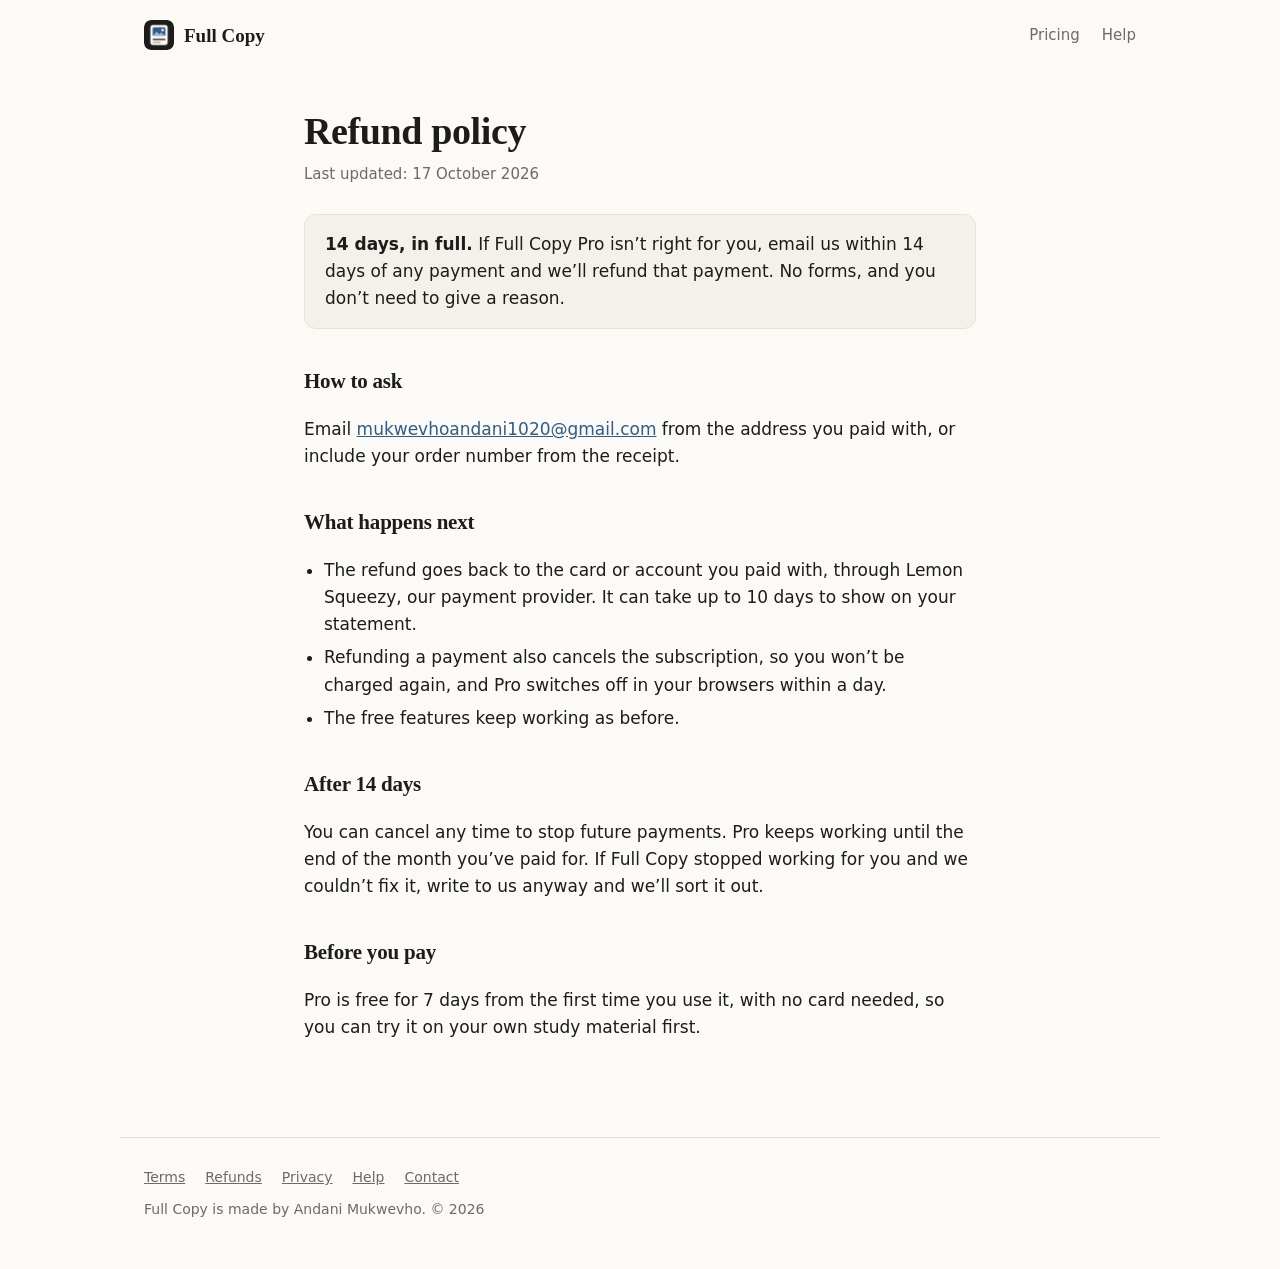
==== refunds.html @ a04b0efc "Full Copy website: home, pricing, terms and refunds Co-Authored-By: Claude Opus 5.5 <noreply@anthrop" ====
<!doctype html>
<html lang="en">
<head>
  <meta charset="utf-8">
  <meta name="viewport" content="width=device-width, initial-scale=1">
  <title>Full Copy refund policy</title>
  <meta name="description" content="Refunds for Full Copy Pro: within 14 days of any payment, in full.">
  <link rel="icon" href="favicon.png">
  <link rel="stylesheet" href="site.css">
</head>
<body>
  <header class="wrap bar">
    <a class="brand" href="./"><img src="icon.png" alt="" width="30" height="30">Full Copy</a>
    <nav class="nav" aria-label="Main">
      <a href="./#pricing">Pricing</a>
      <a href="https://andanic.github.io/full-copy-privacy/support.html">Help</a>
    </nav>
  </header>

  <main class="wrap doc">
    <h1>Refund policy</h1>
    <p class="updated">Last updated: 17 October 2026</p>

    <p class="short"><strong>14 days, in full.</strong> If Full Copy Pro isn’t right for you, email us within 14 days of
      any payment and we’ll refund that payment. No forms, and you don’t need to give a reason.</p>

    <h2>How to ask</h2>
    <p>Email <a href="mailto:mukwevhoandani1020@gmail.com">mukwevhoandani1020@gmail.com</a> from the address you paid with,
      or include your order number from the receipt.</p>

    <h2>What happens next</h2>
    <ul>
      <li>The refund goes back to the card or account you paid with, through Lemon Squeezy, our payment provider. It can
        take up to 10 days to show on your statement.</li>
      <li>Refunding a payment also cancels the subscription, so you won’t be charged again, and Pro switches off in your
        browsers within a day.</li>
      <li>The free features keep working as before.</li>
    </ul>

    <h2>After 14 days</h2>
    <p>You can cancel any time to stop future payments. Pro keeps working until the end of the month you’ve paid for. If
      Full Copy stopped working for you and we couldn’t fix it, write to us anyway and we’ll sort it out.</p>

    <h2>Before you pay</h2>
    <p>Pro is free for 7 days from the first time you use it, with no card needed, so you can try it on your own study
      material first.</p>
  </main>

  <footer class="wrap foot">
    <nav aria-label="Legal">
      <a href="terms.html">Terms</a>
      <a href="refunds.html">Refunds</a>
      <a href="https://andanic.github.io/full-copy-privacy/">Privacy</a>
      <a href="https://andanic.github.io/full-copy-privacy/support.html">Help</a>
      <a href="mailto:mukwevhoandani1020@gmail.com">Contact</a>
    </nav>
    <p>Full Copy is made by Andani Mukwevho. © 2026</p>
  </footer>
</body>
</html>
---- site.css ----
:root {
  color-scheme: light dark;
  --paper: #fbfaf7;
  --card: #f4f1eb;
  --ink: #1d1c1a;
  --muted: #6f6a62;
  --hairline: #e6e1d9;
  --accent: #2f5d8a;
  --on-accent: #fff;
  --serif: "New York", ui-serif, "Iowan Old Style", Georgia, serif;
}

@media (prefers-color-scheme: dark) {
  :root {
    --paper: #171615;
    --card: #201f1d;
    --ink: #efece6;
    --muted: #a39e95;
    --hairline: #2f2d2a;
    --accent: #8db4e2;
    --on-accent: #10181f;
  }
}

* {
  box-sizing: border-box;
}

body {
  margin: 0;
  background: var(--paper);
  color: var(--ink);
  font: 17px/1.6 -apple-system, BlinkMacSystemFont, "Segoe UI", system-ui, sans-serif;
  -webkit-font-smoothing: antialiased;
}

a {
  color: var(--accent);
}

h1,
h2,
h3 {
  font-family: var(--serif);
  font-weight: 600;
  letter-spacing: -0.01em;
}

.wrap {
  max-width: 1040px;
  margin-inline: auto;
  padding-inline: 24px;
}

/* Header */

.bar {
  display: flex;
  align-items: center;
  justify-content: space-between;
  gap: 16px;
  padding-top: 20px;
  padding-bottom: 20px;
}

.brand {
  display: flex;
  align-items: center;
  gap: 10px;
  color: var(--ink);
  font: 600 19px/1 var(--serif);
  text-decoration: none;
}

.brand img {
  width: 30px;
  height: 30px;
  border-radius: 7px;
}

.nav {
  display: flex;
  align-items: center;
  gap: 22px;
  font-size: 15px;
}

.nav a {
  color: var(--muted);
  text-decoration: none;
}

.nav a:hover {
  color: var(--ink);
}

.button {
  display: inline-block;
  padding: 11px 20px;
  border-radius: 10px;
  background: var(--ink);
  color: var(--paper);
  font-weight: 600;
  font-size: 16px;
  text-decoration: none;
}

.button:hover {
  opacity: 0.88;
}

.nav .button {
  padding: 8px 14px;
  font-size: 14px;
  color: var(--paper);
}

/* Hero */

.hero {
  padding-top: 56px;
  text-align: center;
}

.hero h1 {
  max-width: 760px;
  margin: 0 auto 18px;
  font-size: clamp(38px, 6vw, 60px);
  line-height: 1.06;
}

.lede {
  max-width: 640px;
  margin: 0 auto 28px;
  color: var(--muted);
  font-size: 19px;
}

.note {
  margin: 12px 0 0;
  color: var(--muted);
  font-size: 14px;
}

.demo {
  margin: 48px auto 0;
  max-width: 960px;
}

.demo video {
  display: block;
  width: 100%;
  height: auto;
  aspect-ratio: 1280 / 800;
  border: 1px solid var(--hairline);
  border-radius: 14px;
  background: var(--card);
}

.demo figcaption {
  margin-top: 10px;
  color: var(--muted);
  font-size: 14px;
  text-align: center;
}

/* Sections */

section {
  padding-top: 88px;
}

.section-title {
  margin: 0 0 8px;
  font-size: 32px;
  line-height: 1.15;
}

.section-lede {
  margin: 0 0 32px;
  color: var(--muted);
  max-width: 600px;
}

.features {
  display: grid;
  grid-template-columns: repeat(auto-fit, minmax(280px, 1fr));
  gap: 0 40px;
  margin: 0;
  padding: 0;
  list-style: none;
}

.features li {
  padding: 22px 0;
  border-top: 1px solid var(--hairline);
}

.features h3 {
  display: flex;
  align-items: baseline;
  gap: 10px;
  margin: 0 0 6px;
  font-size: 20px;
}

.features p {
  margin: 0;
  color: var(--muted);
}

.tag {
  font: 600 11px/1 -apple-system, BlinkMacSystemFont, "Segoe UI", system-ui, sans-serif;
  letter-spacing: 0.06em;
  text-transform: uppercase;
  color: var(--muted);
  padding: 4px 7px;
  border: 1px solid var(--hairline);
  border-radius: 999px;
}

.tag.pro {
  color: var(--accent);
  border-color: currentColor;
}

/* Pricing */

.plans {
  display: grid;
  grid-template-columns: repeat(auto-fit, minmax(280px, 1fr));
  gap: 20px;
}

.plan {
  padding: 28px;
  border: 1px solid var(--hairline);
  border-radius: 16px;
}

.plan.pro {
  background: var(--card);
}

.plan h3 {
  margin: 0;
  font-size: 22px;
}

.price {
  margin: 10px 0 2px;
  font: 600 40px/1.1 var(--serif);
}

.price small {
  font: 400 16px/1 -apple-system, BlinkMacSystemFont, "Segoe UI", system-ui, sans-serif;
  color: var(--muted);
}

.price-note {
  margin: 0 0 18px;
  color: var(--muted);
  font-size: 15px;
}

.plan ul {
  margin: 0;
  padding-left: 20px;
}

.plan li + li {
  margin-top: 6px;
}

.fine {
  margin: 18px 0 0;
  color: var(--muted);
  font-size: 14px;
}

/* Questions */

.faq > * {
  max-width: 720px;
}

.faq h3 {
  margin: 28px 0 6px;
  font-size: 19px;
}

.faq p {
  margin: 0;
  color: var(--muted);
}

/* Footer */

.foot {
  margin-top: 96px;
  padding-top: 28px;
  padding-bottom: 48px;
  border-top: 1px solid var(--hairline);
  color: var(--muted);
  font-size: 14px;
}

.foot nav {
  display: flex;
  flex-wrap: wrap;
  gap: 8px 20px;
  margin-bottom: 10px;
}

.foot a {
  color: var(--muted);
}

.foot p {
  margin: 0;
}

/* Legal pages */

.doc {
  max-width: 720px;
  padding-top: 40px;
}

.doc h1 {
  margin: 0 0 8px;
  font-size: 38px;
  line-height: 1.15;
}

.doc h2 {
  margin: 36px 0 8px;
  font-size: 21px;
}

.doc .updated {
  margin: 0 0 28px;
  color: var(--muted);
  font-size: 15px;
}

.doc .short {
  padding: 16px 20px;
  border: 1px solid var(--hairline);
  border-radius: 12px;
  background: var(--card);
}

.doc ul {
  padding-left: 20px;
}

.doc li + li {
  margin-top: 6px;
}

@media (max-width: 640px) {
  .nav a:not(.button) {
    display: none;
  }

  .hero {
    padding-top: 28px;
  }

  section {
    padding-top: 64px;
  }
}
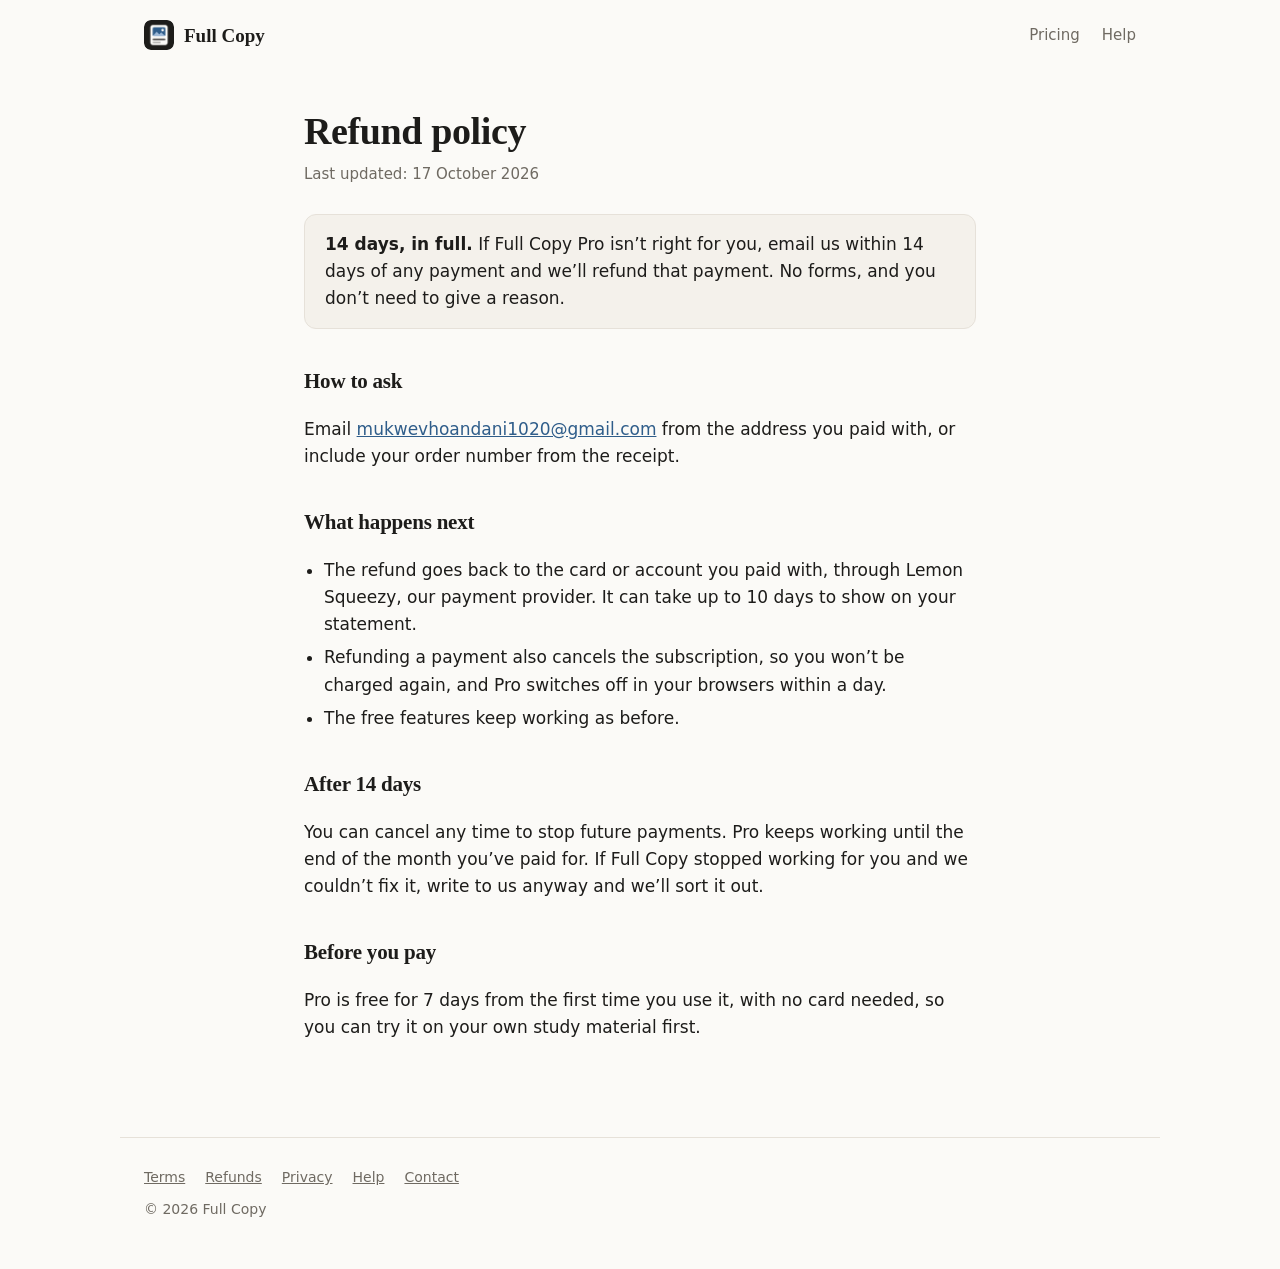
==== commit 1e5c97f1: "Drop the maker's name and the in-review note Co-Authored-By: Claude Opus 5.5 <noreply@anthropic.com>" ====
--- a/refunds.html
+++ b/refunds.html
@@ -54,7 +54,7 @@
       <a href="https://andanic.github.io/full-copy-privacy/support.html">Help</a>
       <a href="mailto:mukwevhoandani1020@gmail.com">Contact</a>
     </nav>
-    <p>Full Copy is made by Andani Mukwevho. © 2026</p>
+    <p>© 2026 Full Copy</p>
   </footer>
 </body>
 </html>
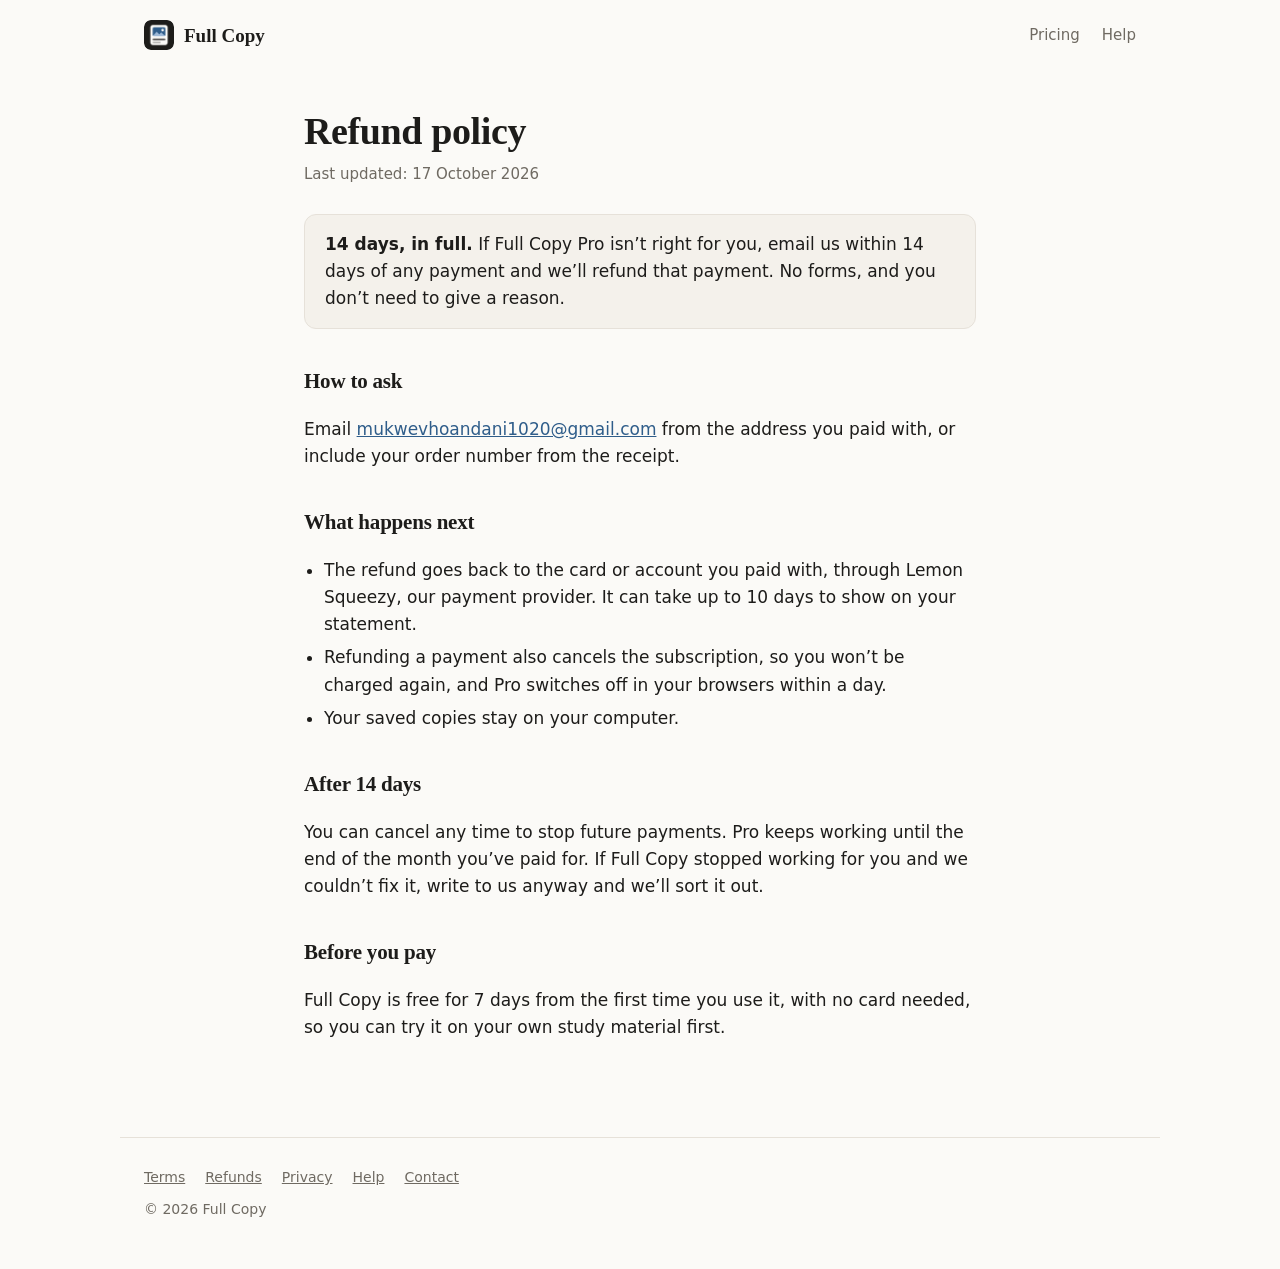
==== commit 2189f249: "Free for 7 days, then one plan Co-Authored-By: Claude Opus 5.5 <noreply@anthropic.com>" ====
--- a/refunds.html
+++ b/refunds.html
@@ -34,7 +34,7 @@
         take up to 10 days to show on your statement.</li>
       <li>Refunding a payment also cancels the subscription, so you won’t be charged again, and Pro switches off in your
         browsers within a day.</li>
-      <li>The free features keep working as before.</li>
+      <li>Your saved copies stay on your computer.</li>
     </ul>
 
     <h2>After 14 days</h2>
@@ -42,8 +42,8 @@
       Full Copy stopped working for you and we couldn’t fix it, write to us anyway and we’ll sort it out.</p>
 
     <h2>Before you pay</h2>
-    <p>Pro is free for 7 days from the first time you use it, with no card needed, so you can try it on your own study
-      material first.</p>
+    <p>Full Copy is free for 7 days from the first time you use it, with no card needed, so you can try it on your own
+      study material first.</p>
   </main>
 
   <footer class="wrap foot">
--- a/site.css
+++ b/site.css
@@ -209,27 +209,16 @@
   color: var(--muted);
 }
 
-.tag {
-  font: 600 11px/1 -apple-system, BlinkMacSystemFont, "Segoe UI", system-ui, sans-serif;
-  letter-spacing: 0.06em;
-  text-transform: uppercase;
-  color: var(--muted);
-  padding: 4px 7px;
-  border: 1px solid var(--hairline);
-  border-radius: 999px;
-}
-
-.tag.pro {
-  color: var(--accent);
-  border-color: currentColor;
-}
-
 /* Pricing */
 
 .plans {
   display: grid;
   grid-template-columns: repeat(auto-fit, minmax(280px, 1fr));
   gap: 20px;
+}
+
+.plans.single {
+  grid-template-columns: minmax(0, 560px);
 }
 
 .plan {
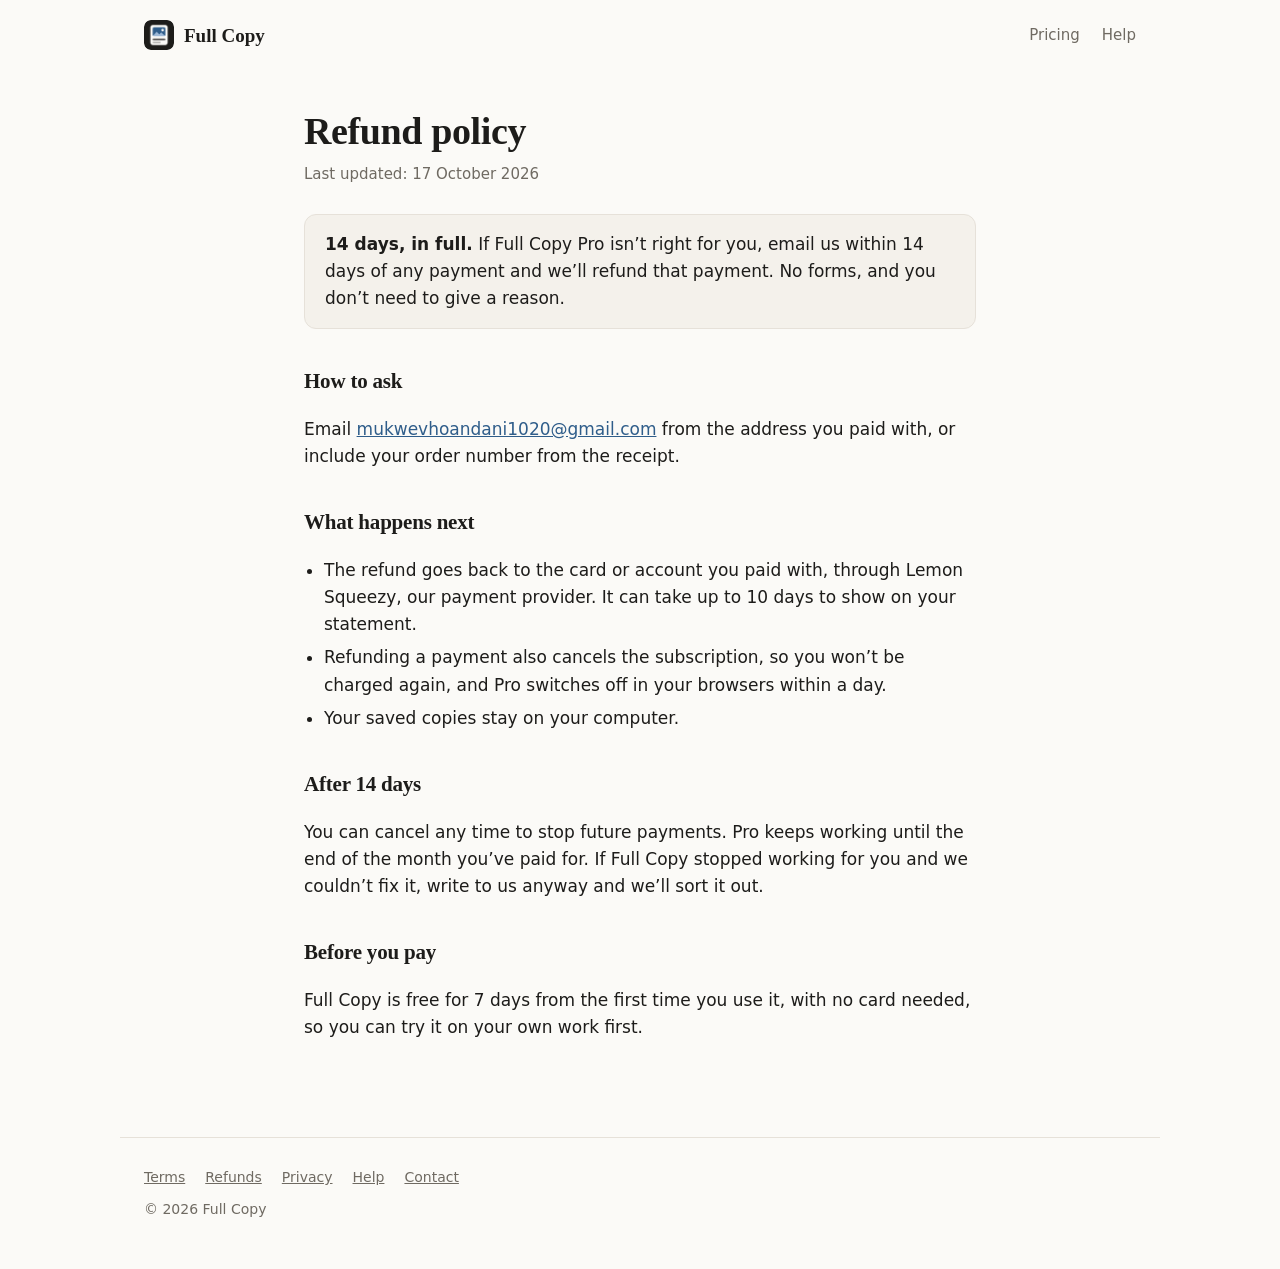
==== commit ad2b9f4c: "For anyone who copies from the web, not just students Co-Authored-By: Claude Opus 5.5 <noreply@anthr" ====
--- a/refunds.html
+++ b/refunds.html
@@ -43,7 +43,7 @@
 
     <h2>Before you pay</h2>
     <p>Full Copy is free for 7 days from the first time you use it, with no card needed, so you can try it on your own
-      study material first.</p>
+      work first.</p>
   </main>
 
   <footer class="wrap foot">
--- a/site.css
+++ b/site.css
@@ -123,7 +123,8 @@
 }
 
 .hero h1 {
-  max-width: 760px;
+  max-width: 900px;
+  text-wrap: balance;
   margin: 0 auto 18px;
   font-size: clamp(38px, 6vw, 60px);
   line-height: 1.06;
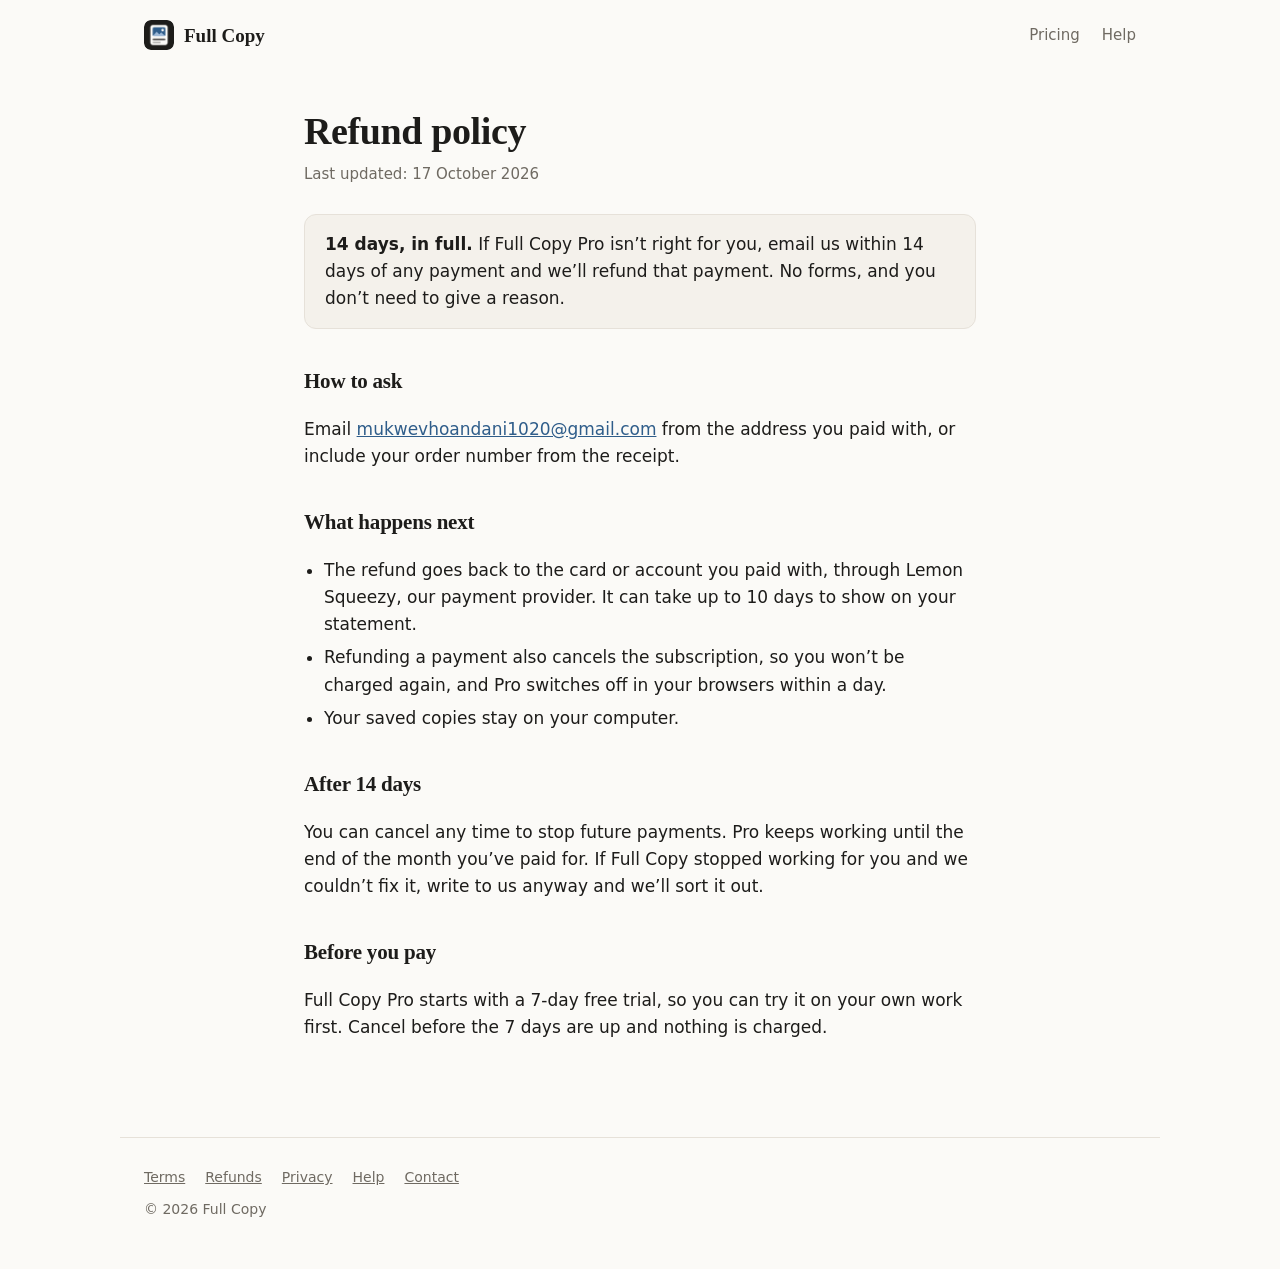
==== commit d799507d: "Free trial starts at checkout: card needed, nothing charged for 7 days" ====
--- a/refunds.html
+++ b/refunds.html
@@ -42,8 +42,8 @@
       Full Copy stopped working for you and we couldn’t fix it, write to us anyway and we’ll sort it out.</p>
 
     <h2>Before you pay</h2>
-    <p>Full Copy is free for 7 days from the first time you use it, with no card needed, so you can try it on your own
-      work first.</p>
+    <p>Full Copy Pro starts with a 7-day free trial, so you can try it on your own work first. Cancel before the 7 days
+      are up and nothing is charged.</p>
   </main>
 
   <footer class="wrap foot">
--- a/site.css
+++ b/site.css
@@ -362,3 +362,42 @@
     padding-top: 64px;
   }
 }
+
+/* Switching Pro on after checkout */
+
+.activate {
+  max-width: 640px;
+  min-height: 46vh;
+  padding-top: 72px;
+}
+
+.activate h1 {
+  margin: 0 0 12px;
+  font-size: clamp(30px, 5vw, 40px);
+  line-height: 1.12;
+  text-wrap: balance;
+}
+
+.activate p,
+.activate li {
+  color: var(--muted);
+}
+
+.activate ul {
+  padding-left: 20px;
+}
+
+.activate li + li {
+  margin-top: 6px;
+}
+
+.activate .aside {
+  margin-top: 24px;
+  padding-top: 20px;
+  border-top: 1px solid var(--hairline);
+  font-size: 15px;
+}
+
+.activate .button {
+  margin-top: 8px;
+}
